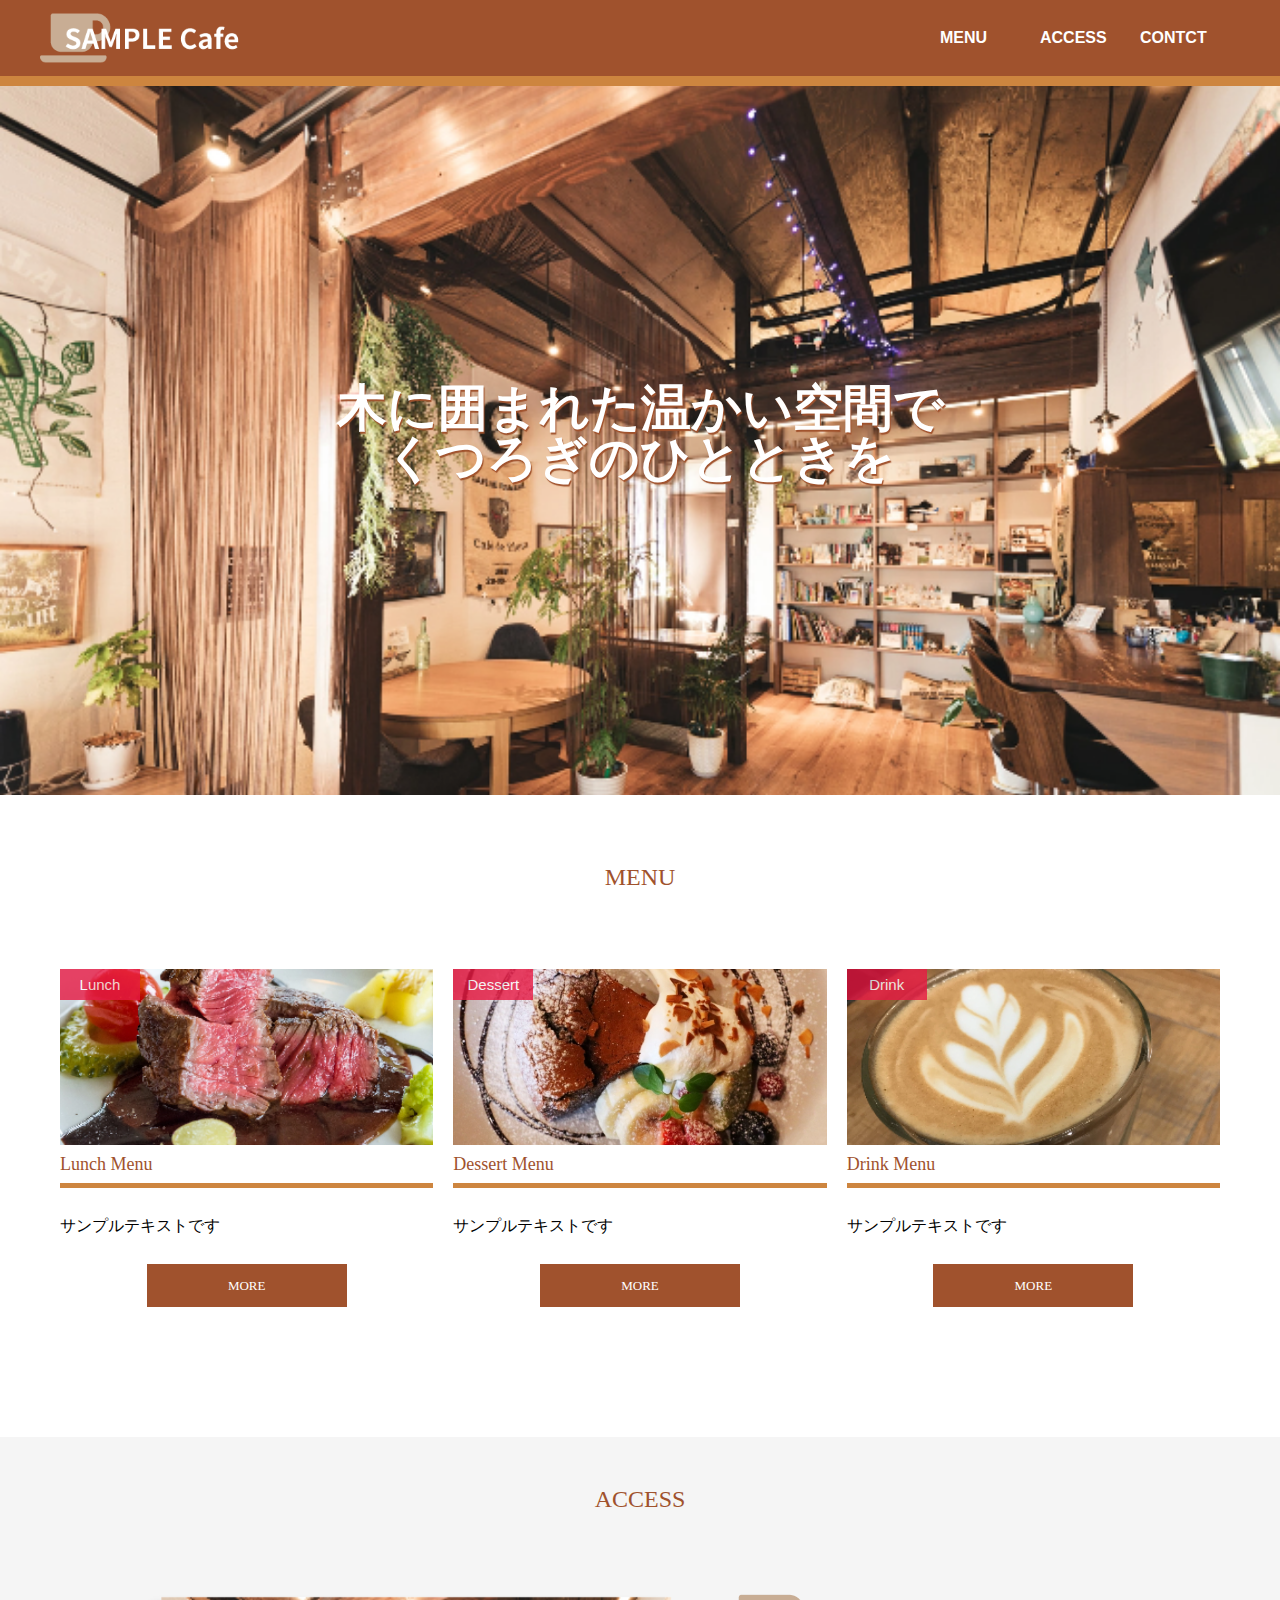
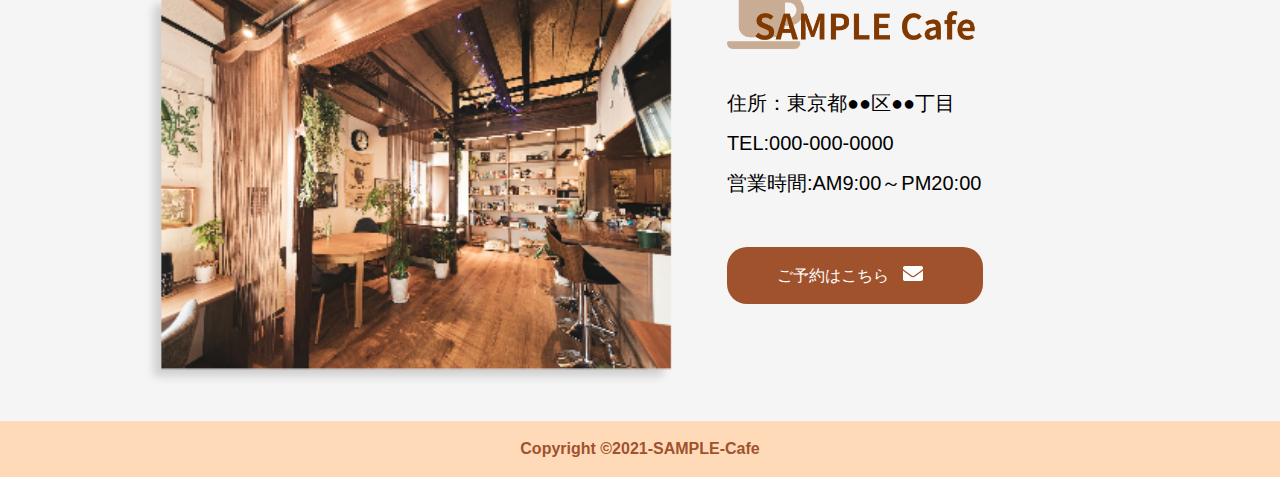
==== cafe.html @ 55d6c99a "初回コミット" ====
<!DOCTYPE html>
<html lang="ja">

<head>
  <meta charset="UTF-8">
  <meta http-equiv="X-UA-Compatible" content="IE=edge">
  <meta name="viewport" content="width=device-width, initial-scale=1.0">
  <title>SAMPLE Cafe</title>
  <link rel="stylesheet" href="reset.css">
  <link rel="stylesheet" href="cafe.css">
</head>

<body>
  <header>
    <div class="wrapper">
      <div class="header-flex">
        <h1><img src="images/header-logo.png" alt=""></h1>

        <nav id="nav-cafe">
          <ul>
            <li>
              <a class="nav-link" href="cafe.html">MENU</a>
            </li>
            <li>
              <a class="nav-link" href="cafe.html">ACCESS</a>
            </li>
            <li>
              <a class="nav-link" href="cafe.html">CONTCT</a>
            </li>
          </ul>
        </nav>


        <div class="openbtn1"><span></span><span></span><span></span></div>

      </div>
    </div>
  </header>


  <main>
    <div id="cafe-main">
      <span>木に囲まれた温かい空間で<br>くつろぎのひとときを</span>
    </div>

    <section>
      <h2>MENU</h2>
      <div id="menu">
        <div class="cafe-menu">
          <div class="menu-label">
            <img class="menu-img" src="images/Lunch.png" alt="Lunch Menu">
            <p>Lunch</p>
          </div>
          <h3>Lunch Menu</h3>
          <p>サンプルテキストです</p>
          <div class="menu-btn">
            <a class="menu-more" href="#">MORE</a>
          </div>
        </div>

        <div class="cafe-menu">
          <div class="menu-label">
            <img class="menu-img" src="images/Dessert.png" alt="Dessert Menu">
            <p>Dessert</p>
          </div>
          <h3>Dessert Menu</h3>
          <p>サンプルテキストです</p>
          <div class="menu-btn">
            <a class="menu-more" href="#">MORE</a>
          </div>
        </div>

        <div class="cafe-menu">
          <div class="menu-label">
            <img class="menu-img" src="images/drink.png" alt="drink menu">
            <p>Drink</p>
          </div>
          <h3>Drink Menu</h3>
          <p>サンプルテキストです</p>
          <div class="menu-btn">
            <a class="menu-more" href="#">MORE</a>
          </div>
        </div>
      </div>
    </section>

    <section id="access">
      <div>
        <h2>ACCESS</h2>

        <div id="access-cafe">

          <img id="access-img" src="images/access-image.png" alt="">

          <div id="access-logo">
            <h3> <img src="images/access-logo.png" alt=""> </h3>
            <address id="access-p">
              住所：東京都●●区●●丁目 <br>
              TEL:000-000-0000 <br>
              営業時間:AM9:00～PM20:00
            </address>
            <div id="access-btn">
              <a id="access-a" href="#">ご予約はこちら <img src="images/mail.png" alt=""></a>
            </div>
          </div>
        </div>


      </div>
    </section>

    <p id="back-btn" href="#">&#x21E7;</p>

    <footer>
      <span id="copyright">Copyright &copy;2021-SAMPLE-Cafe</span>
    </footer>
  </main>

  <script src="https://code.jquery.com/jquery-3.4.1.min.js"
    integrity="sha256-CSXorXvZcTkaix6Yvo6HppcZGetbYMGWSFlBw8HfCJo=" crossorigin="anonymous"></script>
  <script src="https://coco-factory.jp/ugokuweb/wp-content/themes/ugokuweb/data/5-2-1/js/5-2-1.js"></script>
  <script src="js/cafe.js"></script>

</body>
</html>
---- cafe.css ----
@charset "UTF-8";
.wrapper {
  max-width: 1200px;
  margin: 0 auto;
}

header {
  position: fixed;
  background-color: #a0522d;
  padding: 10px;
  width: 100%;
  top: 0;
  border-bottom: 10px solid #cd853f;
  z-index: 1000;
  margin: 0;
}
header h1 {
  width: 200px;
}
@media screen and (max-width: 767px) {
  header h1 {
    width: 150px;
    height: auto;
    margin: auto 30px;
  }
}
header #nav-cafe {
  width: 300px;
}
@media screen and (max-width: 767px) {
  header #nav-cafe {
    display: none;
  }
}
header #nav-cafe ul {
  display: flex;
}

.header-flex {
  display: flex;
  justify-content: space-between;
  align-items: center;
}

.openbtn1 {
  display: none;
}
@media screen and (max-width: 767px) {
  .openbtn1 {
    position: relative;
    /*ボタン内側の基点となるためrelativeを指定*/
    background: #a0522d;
    cursor: pointer;
    width: 60px;
    height: 50px;
    border-radius: 5px;
    margin: 0 0 0 auto;
    display: block;
    /*ボタン内側*/
  }
  .openbtn1 span {
    display: inline-block;
    transition: all 0.4s;
    /*アニメーションの設定*/
    position: absolute;
    left: 14px;
    height: 3px;
    border-radius: 2px;
    background: #fff;
    width: 45%;
  }
  .openbtn1 span:nth-of-type(1) {
    top: 15px;
  }
  .openbtn1 span:nth-of-type(2) {
    top: 23px;
  }
  .openbtn1 span:nth-of-type(3) {
    top: 31px;
  }
  .openbtn1.active span:nth-of-type(1) {
    top: 18px;
    left: 18px;
    transform: translateY(6px) rotate(-45deg);
    width: 30%;
  }
  .openbtn1.active span:nth-of-type(2) {
    opacity: 0;
  }
  .openbtn1.active span:nth-of-type(3) {
    top: 30px;
    left: 18px;
    transform: translateY(-6px) rotate(45deg);
    width: 30%;
  }
}

.nav-link {
  text-decoration: none;
  font-size: 16px;
  font-weight: bold;
}

a:hover {
  color: #fff;
  text-decoration: underline;
}

a:link {
  color: #fff;
}

a:visited {
  color: #fff;
}

a:active {
  color: #fff;
}

#cafe-main {
  height: 725px;
  width: 100%;
  background-image: url(images/ogasuta458A7755_TP_V@2x.png);
  background-repeat: no-repeat;
  background-size: cover;
  position: relative;
  margin-top: 70px;
}
@media screen and (max-width: 767px) {
  #cafe-main {
    height: 400px;
  }
}
#cafe-main span {
  font-family: serif;
  font-weight: bold;
  position: absolute;
  top: 50%;
  left: 50%;
  transform: translate(-50%, -50%);
  font-size: 50px;
  color: #fff;
  text-align: center;
  text-shadow: 1px 2px 1px #a0522d;
}
@media screen and (max-width: 767px) {
  #cafe-main span {
    font-size: 30px;
  }
}

h2 {
  text-align: center;
  font-size: 24px;
  margin: 20px auto 80px 0;
  font-family: serif;
  color: #a0522d;
}

section {
  width: 100%;
  padding-bottom: 80px;
  padding-top: 50px;
}
section #menu {
  display: flex;
  flex-direction: row;
  flex-wrap: wrap;
  justify-content: space-between;
  max-width: 1200px;
  margin: 0 auto;
  gap: 20px;
  padding: 0 20px;
}
@media screen and (max-width: 767px) {
  section #menu {
    display: block;
    max-width: 500px;
    margin: 50px auto;
  }
}
section .cafe-menu {
  flex: 1;
  position: relative;
  margin-bottom: 50px;
}
section .cafe-menu .menu-label {
  position: relative;
}
section .cafe-menu .menu-label .menu-img {
  width: 100%;
}
section .cafe-menu .menu-label p {
  position: absolute;
  top: 0;
  left: 0;
  padding: 8px;
  background-color: #E81943;
  color: #fff;
  width: 80px;
  font-size: 15px;
  text-align: center;
  opacity: 0.8;
}
section .cafe-menu h3 {
  color: #a0522d;
  border-bottom: 5px solid #cd853f;
  font-family: serif;
  font-size: 18px;
  padding: 10px 0;
}
section .cafe-menu p {
  padding: 30px 0;
}
section .cafe-menu .menu-btn {
  text-align: center;
}
section .cafe-menu .menu-btn .menu-more {
  background-color: #a0522d;
  font-size: 13px;
  padding: 15px 70px 15px 70px;
  font-family: serif;
  text-decoration: none;
  display: inline-block;
  width: 200px;
}

#access {
  background-color: #f5f5f5;
  padding: 30px;
}
#access #access-cafe {
  display: flex;
  max-width: 1000px;
  margin: 0 auto;
  gap: 50px;
}
@media screen and (max-width: 767px) {
  #access #access-cafe {
    display: block;
    max-width: 500px;
    margin: 0 auto;
  }
}
#access #access-cafe #access-img {
  height: 400px;
  width: auto;
}
@media screen and (max-width: 767px) {
  #access #access-cafe #access-img {
    width: 100%;
  }
}
#access #access-logo img {
  width: 250px;
}
#access #access-logo #access-p {
  text-align: left;
  font-size: 20px;
  line-height: 40px;
  margin-top: 30px;
}
#access #access-logo #access-btn {
  text-align: left;
  margin-top: 60px;
}
@media screen and (max-width: 767px) {
  #access #access-logo #access-btn {
    margin-bottom: 40px;
    width: 100%;
    text-align: center;
  }
}
#access #access-logo #access-btn #access-a {
  padding: 20px 50px 20px 50px;
  background-color: #a0522d;
  border-radius: 20px;
  text-decoration: none;
}
@media screen and (max-width: 767px) {
  #access #access-logo #access-btn #access-a {
    padding: 20px 60px;
  }
}
#access #access-logo #access-btn img {
  width: 20px;
  margin: 0 10px;
}

#back-btn {
  display: none;
  padding: 30px 10px;
  background-color: #a0522d;
  color: #fff;
  text-decoration: none;
  border-radius: 15%;
  font-size: 50px;
  position: fixed;
  bottom: 10px;
  right: 10px;
  text-align: center;
  width: 120px;
}
@media screen and (max-width: 767px) {
  #back-btn {
    width: 50px;
    font-size: 20px;
    height: 50px;
    padding: 15px 0 10px 0;
  }
}

footer {
  width: 100%;
  text-align: center;
  padding: 20px;
  background-color: #ffdab9;
}
footer #copyright {
  font-size: 16px;
  color: #a0522d;
  font-weight: bold;
}/*# sourceMappingURL=cafe.css.map */
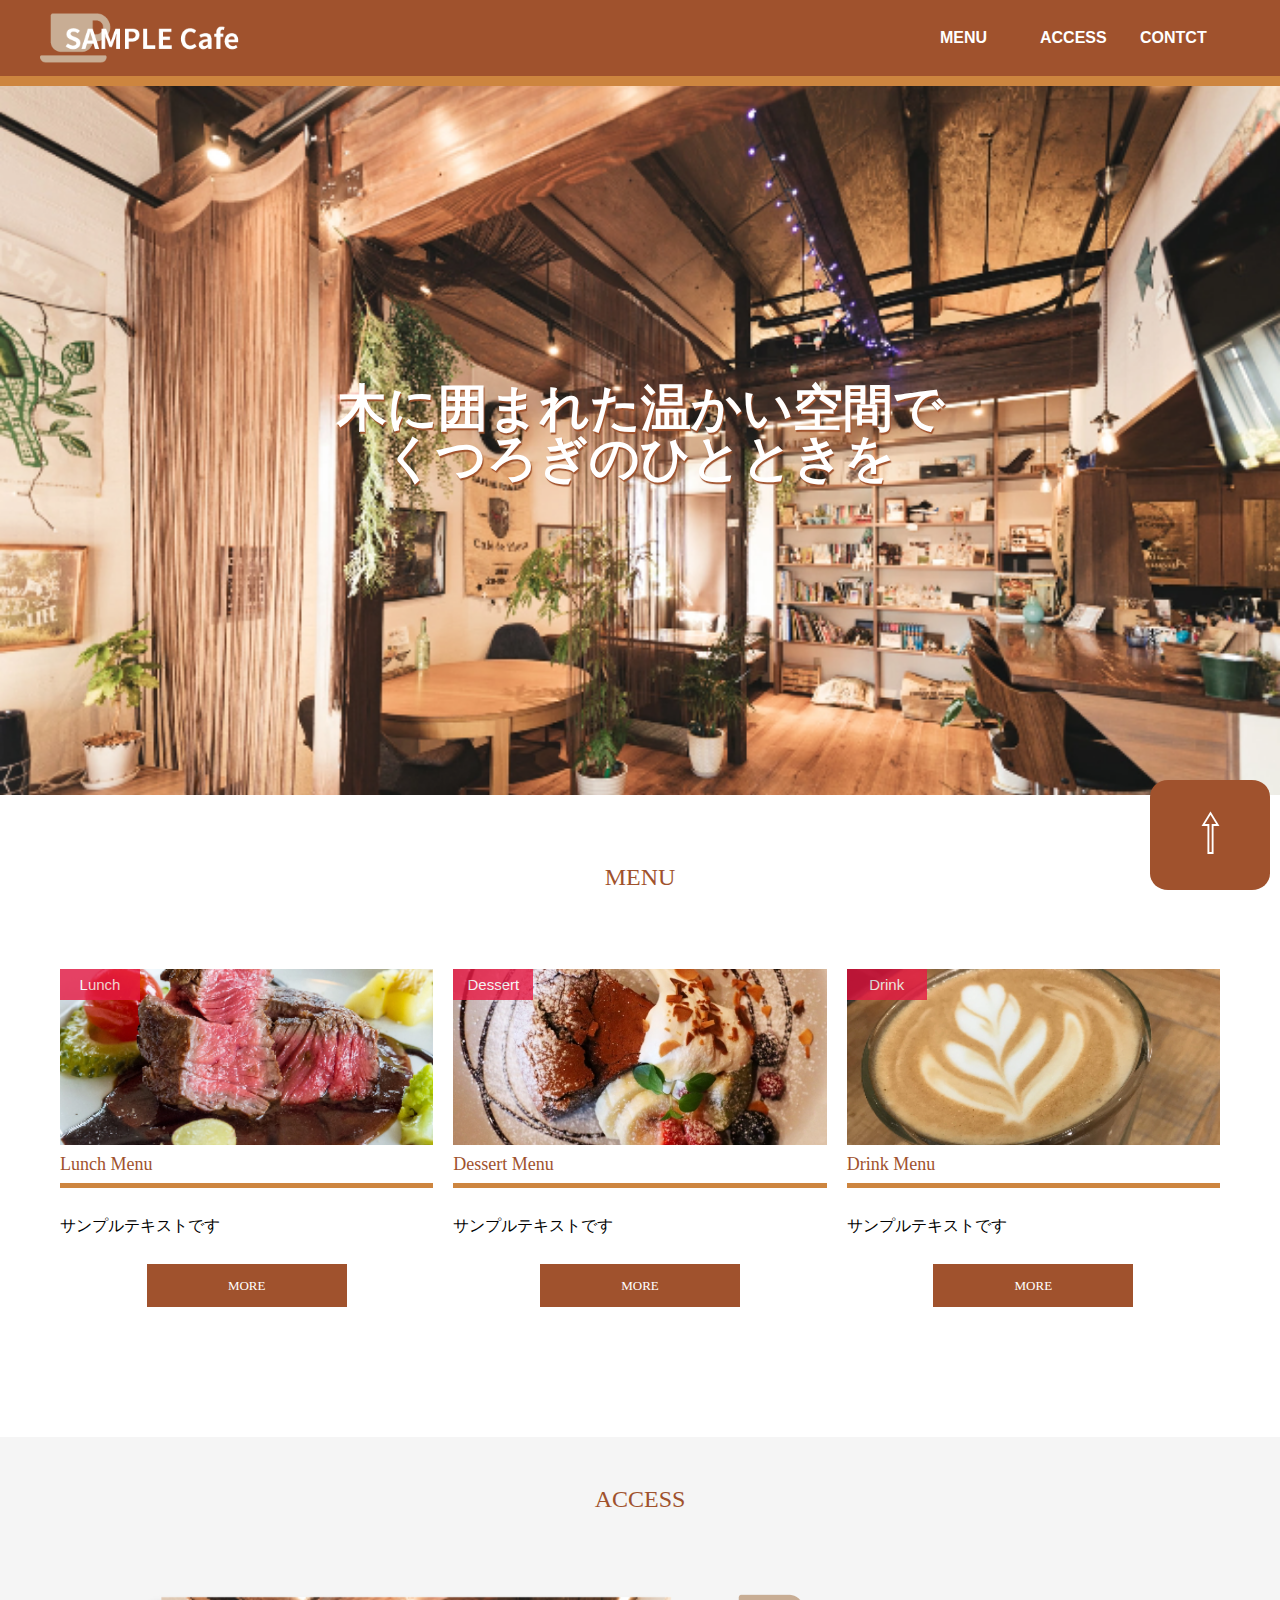
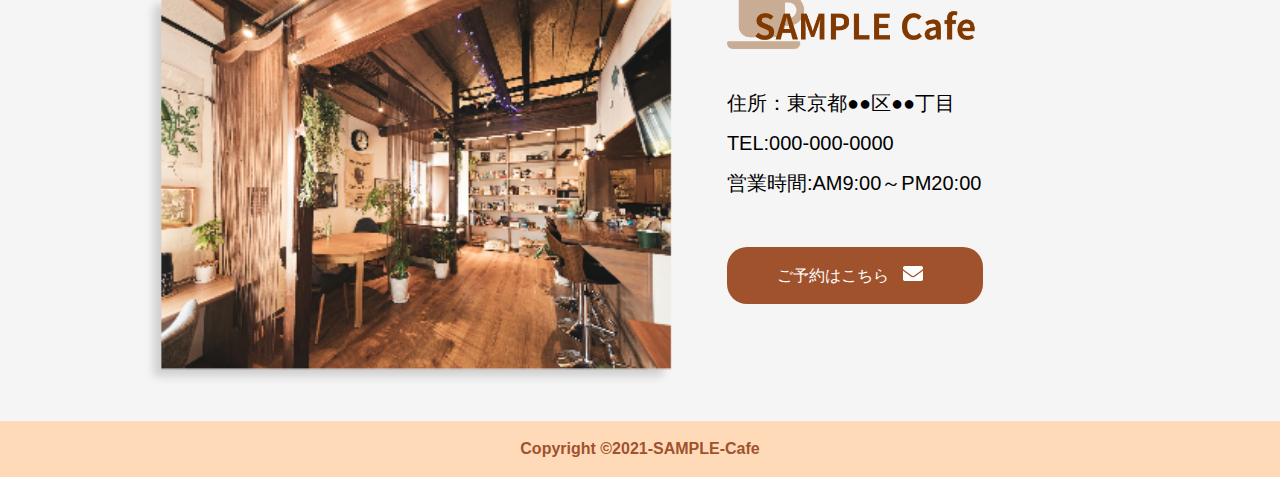
==== commit 4c37593f: "トップへ戻るボタンの実装" ====
--- a/cafe.html
+++ b/cafe.html
@@ -109,7 +109,7 @@
       </div>
     </section>
 
-    <p id="back-btn" href="#">&#x21E7;</p>
+    <p id="back-btn">&#x21E7;</p>
 
     <footer>
       <span id="copyright">Copyright &copy;2021-SAMPLE-Cafe</span>
@@ -118,7 +118,6 @@
 
   <script src="https://code.jquery.com/jquery-3.4.1.min.js"
     integrity="sha256-CSXorXvZcTkaix6Yvo6HppcZGetbYMGWSFlBw8HfCJo=" crossorigin="anonymous"></script>
-  <script src="https://coco-factory.jp/ugokuweb/wp-content/themes/ugokuweb/data/5-2-1/js/5-2-1.js"></script>
   <script src="js/cafe.js"></script>
 
 </body>
--- a/cafe.css
+++ b/cafe.css
@@ -289,7 +289,6 @@
 }
 
 #back-btn {
-  display: none;
   padding: 30px 10px;
   background-color: #a0522d;
   color: #fff;
@@ -301,6 +300,8 @@
   right: 10px;
   text-align: center;
   width: 120px;
+  opacity: 1;
+  transition-duration: 0.5s;
 }
 @media screen and (max-width: 767px) {
   #back-btn {
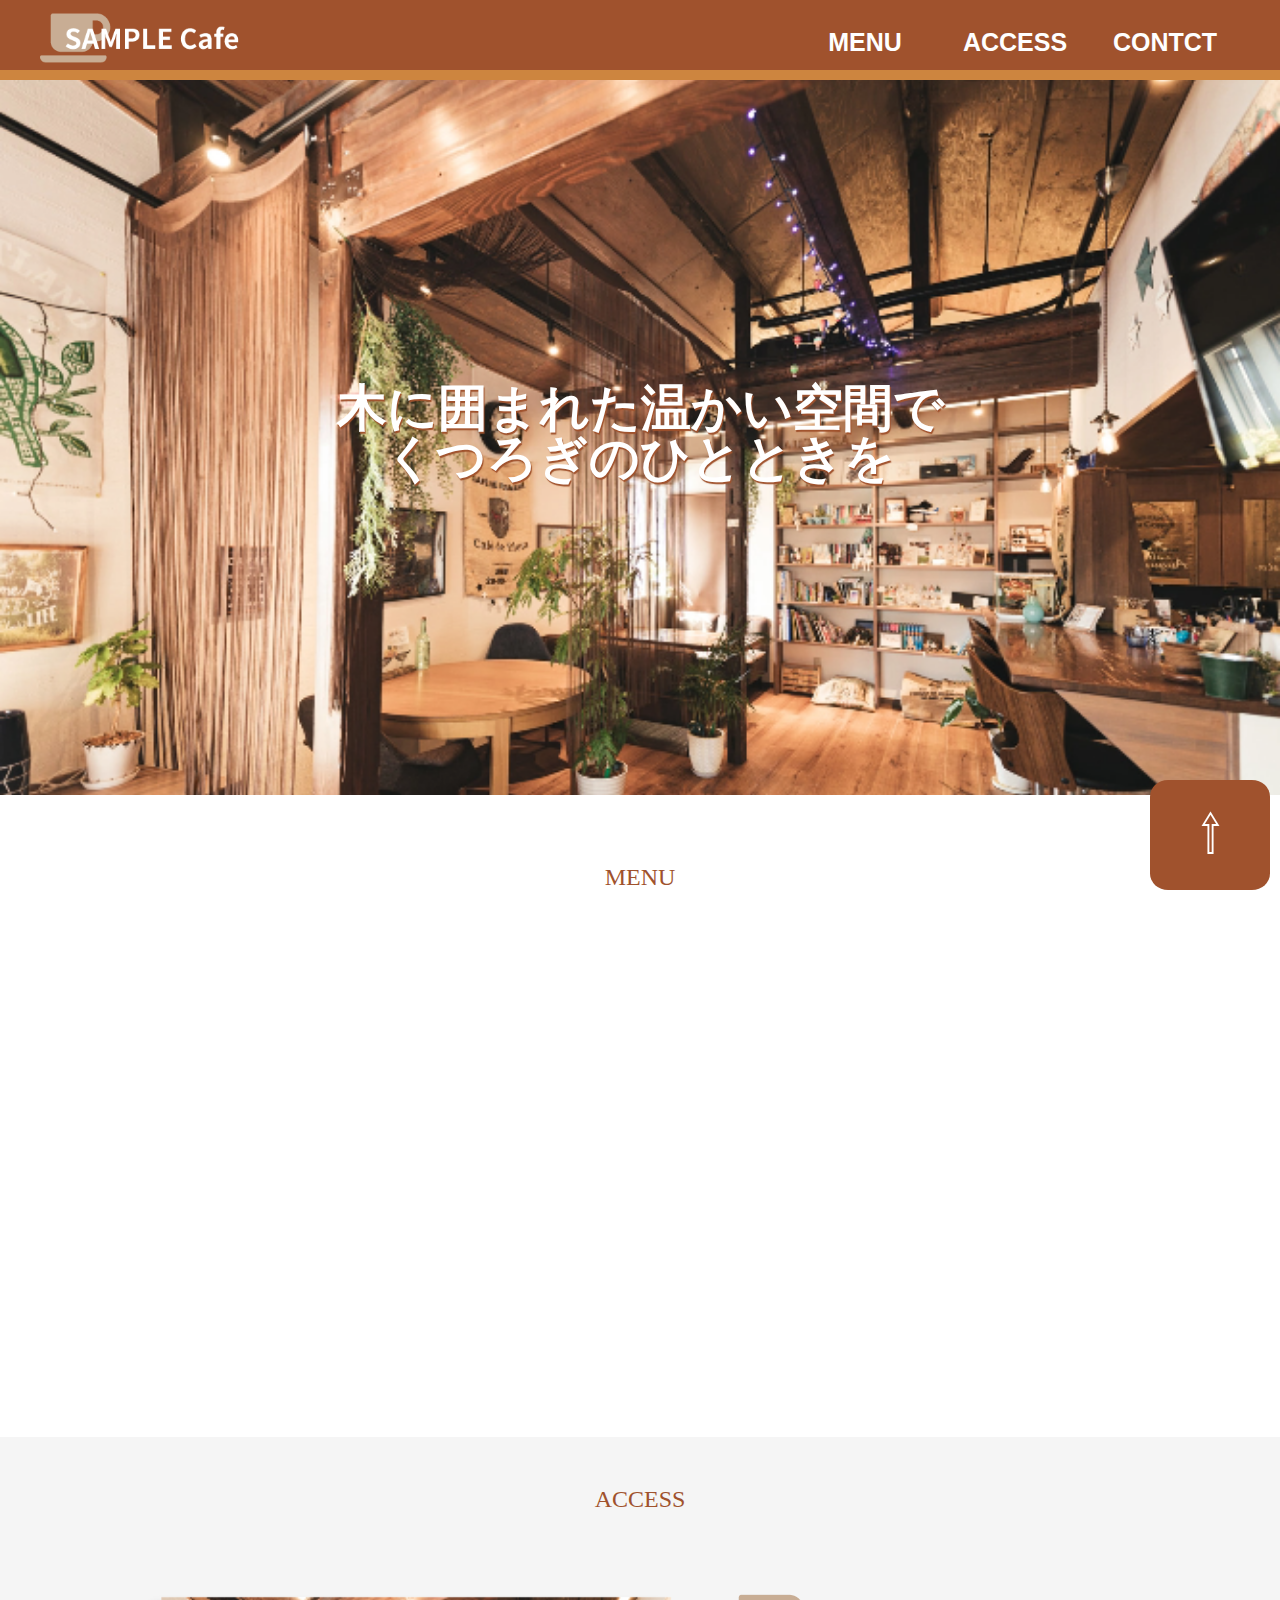
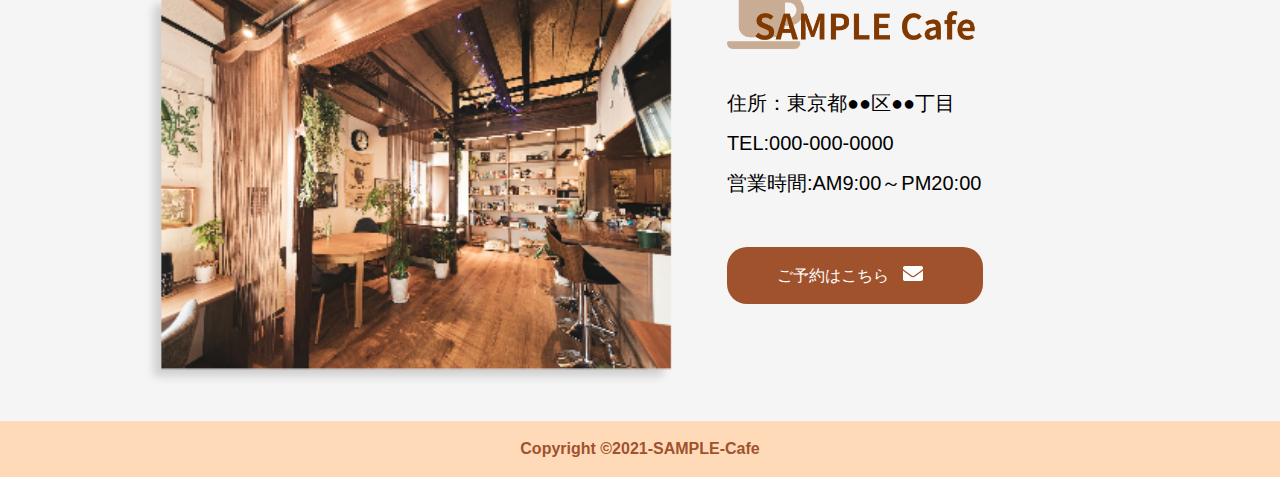
==== commit cae5401b: "三回目" ====
--- a/cafe.html
+++ b/cafe.html
@@ -8,6 +8,7 @@
   <title>SAMPLE Cafe</title>
   <link rel="stylesheet" href="reset.css">
   <link rel="stylesheet" href="cafe.css">
+  <link href="https://unpkg.com/aos@2.3.1/dist/aos.css" rel="stylesheet">
 </head>
 
 <body>
@@ -16,16 +17,16 @@
       <div class="header-flex">
         <h1><img src="images/header-logo.png" alt=""></h1>
 
-        <nav id="nav-cafe">
+        <nav class="nav_cafe">
           <ul>
             <li>
-              <a class="nav-link" href="cafe.html">MENU</a>
+              <a class="nav-link" href="#title-menu">MENU</a>
             </li>
             <li>
-              <a class="nav-link" href="cafe.html">ACCESS</a>
+              <a class="nav-link" href="#access">ACCESS</a>
             </li>
             <li>
-              <a class="nav-link" href="cafe.html">CONTCT</a>
+              <a class="nav-link" href="#access">CONTCT</a>
             </li>
           </ul>
         </nav>
@@ -40,13 +41,13 @@
 
   <main>
     <div id="cafe-main">
-      <span>木に囲まれた温かい空間で<br>くつろぎのひとときを</span>
+      <span data-aos="fade-up">木に囲まれた温かい空間で<br>くつろぎのひとときを</span>
     </div>
 
     <section>
-      <h2>MENU</h2>
-      <div id="menu">
-        <div class="cafe-menu">
+      <h2 id="title-menu">MENU</h2>
+      <div  id="menu">
+        <div data-aos="fade-up" class="cafe-menu">
           <div class="menu-label">
             <img class="menu-img" src="images/Lunch.png" alt="Lunch Menu">
             <p>Lunch</p>
@@ -58,7 +59,7 @@
           </div>
         </div>
 
-        <div class="cafe-menu">
+        <div data-aos="fade-up" class="cafe-menu">
           <div class="menu-label">
             <img class="menu-img" src="images/Dessert.png" alt="Dessert Menu">
             <p>Dessert</p>
@@ -70,7 +71,7 @@
           </div>
         </div>
 
-        <div class="cafe-menu">
+        <div data-aos="fade-up" class="cafe-menu">
           <div class="menu-label">
             <img class="menu-img" src="images/drink.png" alt="drink menu">
             <p>Drink</p>
@@ -119,6 +120,10 @@
   <script src="https://code.jquery.com/jquery-3.4.1.min.js"
     integrity="sha256-CSXorXvZcTkaix6Yvo6HppcZGetbYMGWSFlBw8HfCJo=" crossorigin="anonymous"></script>
   <script src="js/cafe.js"></script>
+  <script src="https://unpkg.com/aos@2.3.1/dist/aos.js"></script>
+  <script>
+    AOS.init();
+  </script>
 
 </body>
 </html>--- a/cafe.css
+++ b/cafe.css
@@ -13,33 +13,71 @@
   border-bottom: 10px solid #cd853f;
   z-index: 1000;
   margin: 0;
-}
-header h1 {
-  width: 200px;
-}
-@media screen and (max-width: 767px) {
-  header h1 {
-    width: 150px;
-    height: auto;
-    margin: auto 30px;
-  }
-}
-header #nav-cafe {
-  width: 300px;
-}
-@media screen and (max-width: 767px) {
-  header #nav-cafe {
+  height: 80px;
+}
+header .nav_cafe {
+  height: 60px;
+  text-align: center;
+}
+@media screen and (max-width: 767px) {
+  header .nav_cafe {
     display: none;
-  }
-}
-header #nav-cafe ul {
+    width: 100%;
+    height: 500px;
+    background-color: #a0522d;
+    opacity: 0.9;
+  }
+  header .nav_cafe.open {
+    display: block;
+  }
+}
+header .nav_cafe ul {
+  width: 100%;
   display: flex;
+  justify-content: flex-end;
+}
+@media screen and (max-width: 767px) {
+  header .nav_cafe ul {
+    display: block;
+    position: absolute;
+    top: 60px;
+  }
+}
+header .nav_cafe ul li {
+  width: 150px;
+}
+@media screen and (max-width: 767px) {
+  header .nav_cafe ul li {
+    padding: 30px;
+    width: 100%;
+    text-align: right;
+    padding-right: 100px;
+  }
+}
+header .nav_cafe ul li a {
+  font-size: 25px;
 }
 
 .header-flex {
   display: flex;
   justify-content: space-between;
   align-items: center;
+  width: 100%;
+  height: 100px;
+}
+.header-flex h1 {
+  width: 200px;
+  z-index: 900;
+  position: absolute;
+  top: 10px;
+}
+@media screen and (max-width: 767px) {
+  .header-flex h1 {
+    width: 100px;
+    position: absolute;
+    top: 20px;
+    left: 20px;
+  }
 }
 
 .openbtn1 {
@@ -56,6 +94,9 @@
     border-radius: 5px;
     margin: 0 0 0 auto;
     display: block;
+    position: absolute;
+    top: 10px;
+    right: 10px;
     /*ボタン内側*/
   }
   .openbtn1 span {
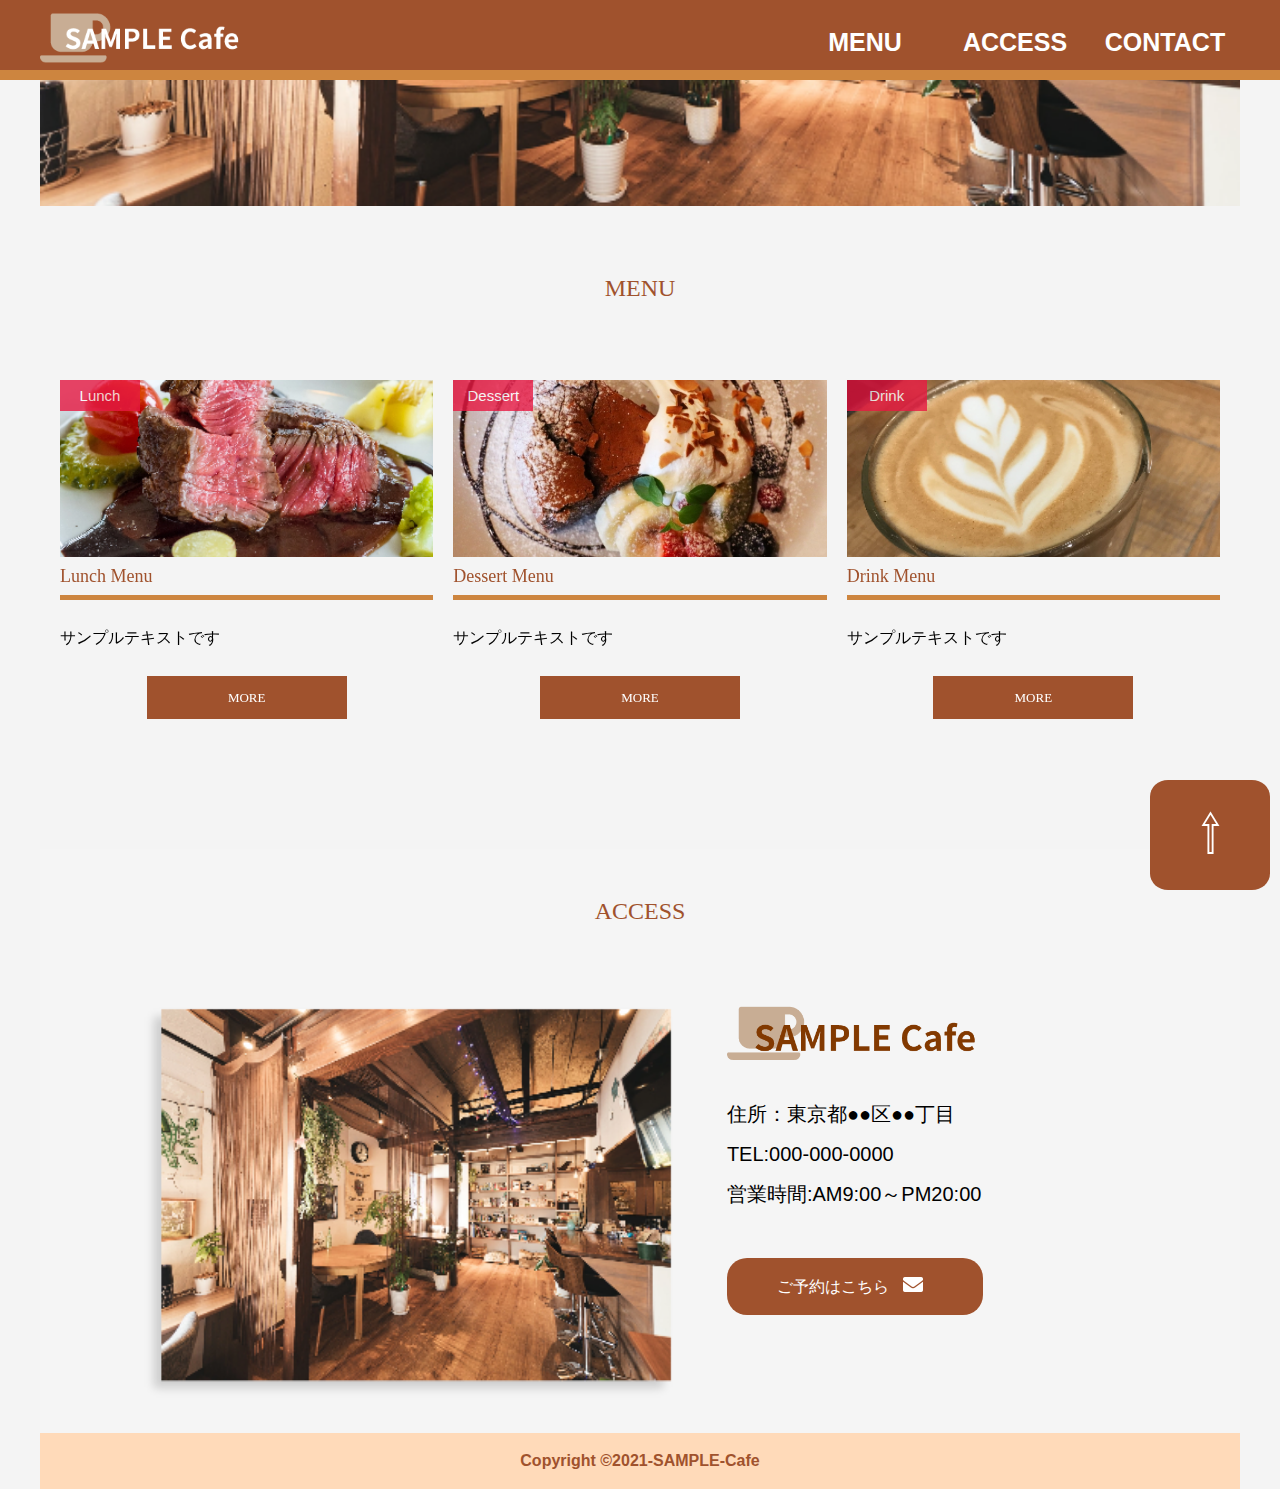
==== commit 9cd634b8: "11/27" ====
--- a/cafe.html
+++ b/cafe.html
@@ -26,7 +26,7 @@
               <a class="nav-link" href="#access">ACCESS</a>
             </li>
             <li>
-              <a class="nav-link" href="#access">CONTCT</a>
+              <a class="nav-link" href="contact.tml">CONTACT</a>
             </li>
           </ul>
         </nav>
@@ -101,7 +101,7 @@
               営業時間:AM9:00～PM20:00
             </address>
             <div id="access-btn">
-              <a id="access-a" href="#">ご予約はこちら <img src="images/mail.png" alt=""></a>
+              <a id="access-a" href="contact.html">ご予約はこちら <img src="images/mail.png" alt=""></a>
             </div>
           </div>
         </div>
--- a/cafe.css
+++ b/cafe.css
@@ -363,4 +363,46 @@
   font-size: 16px;
   color: #a0522d;
   font-weight: bold;
+}
+
+body {
+  font-family: Arial, sans-serif;
+  background-color: #f4f4f4;
+  margin: 0;
+  padding: 0;
+  display: flex;
+  justify-content: center;
+  align-items: center;
+  height: 100vh;
+}
+
+form {
+  background-color: #fff;
+  padding: 20px;
+  border-radius: 8px;
+  box-shadow: 0 0 10px rgba(0, 0, 0, 0.1);
+}
+
+label {
+  display: block;
+  margin-bottom: 8px;
+}
+
+input, textarea {
+  width: 100%;
+  padding: 8px;
+  margin-bottom: 16px;
+  box-sizing: border-box;
+  border: 1px solid #ccc;
+  border-radius: 4px;
+}
+
+button {
+  background-color: #4caf50;
+  color: #fff;
+  padding: 10px 20px;
+  border: none;
+  border-radius: 4px;
+  cursor: pointer;
+  font-size: 16px;
 }/*# sourceMappingURL=cafe.css.map */